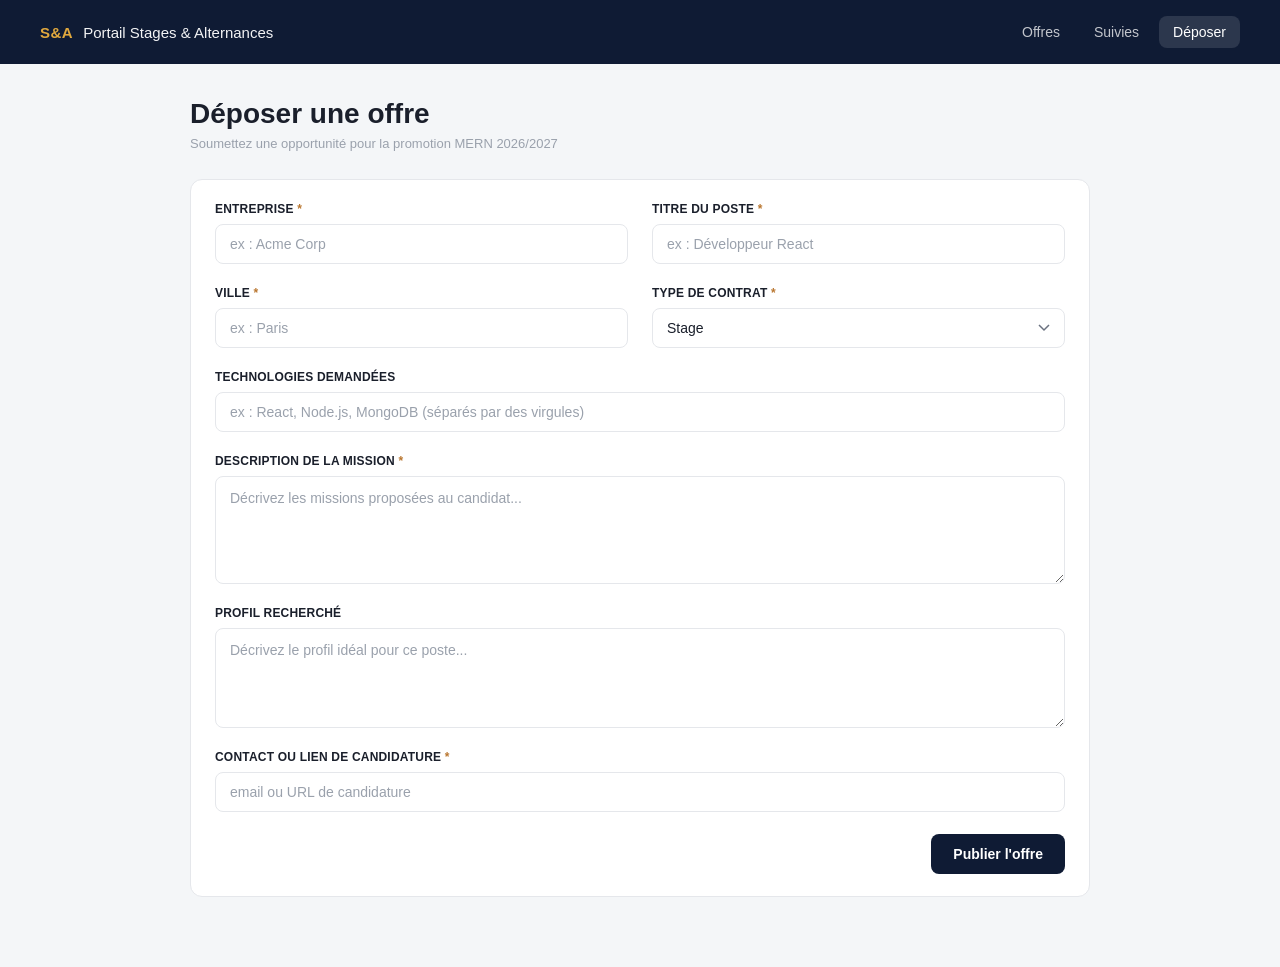
==== deposer-offre.html @ 2563e3db "feat: ajouter les templates HTML et CSS" ====
<!DOCTYPE html>
<html lang="fr">

<head>
    <meta charset="UTF-8">
    <meta name="viewport" content="width=device-width, initial-scale=1.0">
    <title>Déposer une offre — S&A Portail Stages &amp; Alternances</title>
    <link rel="stylesheet" href="./css/style.css">

</head>

<body>

    <header class="topbar">
        <div class="brand">
            <span class="brand-mark">S&amp;A</span>
            <span class="brand-name">Portail Stages &amp; Alternances</span>
        </div>
        <nav class="top-nav">
            <a href="./index.html">Offres</a>
            <a href="./offres-suivies.html">Suivies</a>
            <a href="#" class="active">Déposer</a>
        </nav>
    </header>

    <div class="page-body">
        <main class="page">
            <div class="deposer-header">
                <h1>Déposer une offre</h1>
                <p>Soumettez une opportunité pour la promotion MERN 2026/2027</p>
            </div>

            <form class="panel form-panel">
                <div class="form-row">
                    <div class="form-group">
                        <label for="entreprise">Entreprise <span class="required">*</span></label>
                        <input type="text" id="entreprise" placeholder="ex : Acme Corp">
                    </div>
                    <div class="form-group">
                        <label for="titre">Titre du poste <span class="required">*</span></label>
                        <input type="text" id="titre" placeholder="ex : Développeur React">
                    </div>
                </div>

                <div class="form-row">
                    <div class="form-group">
                        <label for="ville">Ville <span class="required">*</span></label>
                        <input type="text" id="ville" placeholder="ex : Paris">
                    </div>
                    <div class="form-group">
                        <label for="contrat">Type de contrat <span class="required">*</span></label>
                        <select id="contrat">
                            <option>Stage</option>
                            <option>Alternance</option>
                        </select>
                    </div>
                </div>

                <div class="form-group">
                    <label for="technos">Technologies demandées</label>
                    <input type="text" id="technos"
                        placeholder="ex : React, Node.js, MongoDB (séparés par des virgules)">
                </div>

                <div class="form-group">
                    <label for="description">Description de la mission <span class="required">*</span></label>
                    <textarea id="description" rows="4"
                        placeholder="Décrivez les missions proposées au candidat..."></textarea>
                </div>

                <div class="form-group">
                    <label for="profil">Profil recherché</label>
                    <textarea id="profil" rows="3" placeholder="Décrivez le profil idéal pour ce poste..."></textarea>
                </div>

                <div class="form-group">
                    <label for="contact">Contact ou lien de candidature <span class="required">*</span></label>
                    <input type="text" id="contact" placeholder="email ou URL de candidature">
                </div>

                <div class="submit-bar">
                    <button type="submit" class="submit-btn">Publier l'offre</button>
                </div>
            </form>
        </main>
    </div>

</body>

</html>
---- css/style.css ----
:root {
    --navy: #0f1b34;
    --gold: #e0a83e;
    --text-dark: #1a1f2b;
    --text-muted: #6b7280;
    --text-faint: #9aa1ac;
    --border-light: #e5e7eb;
    --bg-page: #f4f6f8;
    --blue-tag-bg: #e8f0fe;
    --blue-tag-text: #2563eb;
    --orange-tag-bg: #fdf1e2;
    --orange-tag-text: #b9762f;
    --candidature-bg: #fdf6e3;
    --candidature-border: #f0dfa3;
    --topbar-height: 60px;
}

* {
    box-sizing: border-box;
}

body {
    margin: 0;
    font-family: -apple-system, BlinkMacSystemFont, "Segoe UI", Roboto, Helvetica, Arial, sans-serif;
    background: var(--bg-page);
    color: var(--text-dark);
}

.topbar {
    background: var(--navy);
    color: #fff;
    display: flex;
    align-items: center;
    justify-content: space-between;
    padding: 16px 40px;
    position: fixed;
    top: 0;
    left: 0;
    width: 100%;
    z-index: 1000;
}

.page-body {
    padding-top: var(--topbar-height);
}

.brand {
    display: flex;
    align-items: center;
    gap: 10px;
    font-size: 15px;
}

.brand-mark {
    font-weight: 700;
    color: var(--gold);
    letter-spacing: 0.5px;
}

.brand-name {
    font-weight: 500;
    opacity: 0.95;
}

.top-nav {
    display: flex;
    align-items: center;
    gap: 6px;
    font-size: 14px;
}

.top-nav a {
    color: rgba(255, 255, 255, 0.75);
    text-decoration: none;
    padding: 8px 14px;
    border-radius: 8px;
}

.top-nav a:hover {
    color: #fff;
}

.top-nav a.active {
    background: rgba(255, 255, 255, 0.12);
    color: #fff;
}


.tag {
    display: inline-block;
    font-size: 12px;
    font-weight: 600;
    padding: 4px 10px;
    border-radius: 6px;
}

.tag.stage {
    background: var(--blue-tag-bg);
    color: var(--blue-tag-text);
}

.tag.alternance {
    background: var(--orange-tag-bg);
    color: var(--orange-tag-text);
}

.skill-tags {
    display: flex;
    flex-wrap: wrap;
    gap: 6px;
}

.skill-tag {
    font-size: 12px;
    color: #4b5563;
    background: #f1f2f5;
    padding: 4px 9px;
    border-radius: 6px;
}

.job-card {
    background: #fff;
    border: 1px solid var(--border-light);
    border-radius: 12px;
    padding: 20px;
    display: flex;
    flex-direction: column;
    gap: 12px;
}

.card-top {
    display: flex;
    align-items: flex-start;
    justify-content: space-between;
}

.star-btn {
    border: none;
    background: none;
    font-size: 16px;
    cursor: pointer;
    color: #c9ccd3;
    line-height: 1;
}

.star-btn.active {
    color: var(--gold);
}

.job-title {
    font-size: 15px;
    font-weight: 700;
    margin: 0;
}

.job-company {
    font-size: 13px;
    color: #6b8afd;
    margin: -8px 0 0;
}

.job-desc {
    font-size: 13px;
    color: var(--text-muted);
    line-height: 1.5;
    margin: 0;
}

.card-bottom {
    display: flex;
    align-items: center;
    justify-content: space-between;
    margin-top: auto;
    padding-top: 8px;
}

.job-date {
    font-size: 12px;
    color: var(--text-faint);
}

.job-link {
    font-size: 13px;
    font-weight: 600;
    color: var(--navy);
    text-decoration: none;
}

.job-link:hover {
    text-decoration: underline;
}


.panel {
    background: #fff;
    border: 1px solid var(--border-light);
    border-radius: 12px;
    padding: 22px 24px;
}

.panel h2 {
    font-size: 12px;
    text-transform: uppercase;
    letter-spacing: 0.4px;
    font-weight: 700;
    margin: 0 0 12px;
    color: var(--text-dark);
}

.panel p {
    margin: 0;
    font-size: 14px;
    line-height: 1.6;
    color: var(--text-muted);
}

.candidature-panel {
    background: var(--candidature-bg);
    border: 1px solid var(--candidature-border);
}

.candidature-panel h2 {
    color: #92400e;
}

.candidature-panel a {
    font-size: 14px;
    font-weight: 600;
    color: #b9762f;
    text-decoration: none;
}

.candidature-panel a:hover {
    text-decoration: underline;
}


.hero {
    background: var(--navy);
    color: #fff;
    padding: 36px 40px 48px;
}

.hero-eyebrow {
    color: var(--gold);
    font-size: 12px;
    font-weight: 600;
    letter-spacing: 0.5px;
    margin-bottom: 10px;
}

.hero h1 {
    font-size: 30px;
    margin: 0 0 8px;
    font-weight: 700;
}

.hero p {
    margin: 0;
    font-size: 14px;
    color: rgba(255, 255, 255, 0.65);
}

.search-bar {
    background: #fff;
    margin: -22px 40px 0;
    border-radius: 12px;
    box-shadow: 0 8px 24px rgba(15, 27, 52, 0.12);
    display: flex;
    align-items: center;
    padding: 6px 10px;
    position: relative;
    z-index: 2;
    gap: 6px;
}

.search-input {
    flex: 1;
    border: none;
    padding: 12px 14px;
    font-size: 14px;
    outline: none;
    color: var(--text-dark);
}

.search-input::placeholder {
    color: var(--text-faint);
}

.filter-btn {
    background: none;
    border: none;
    color: #4b5563;
    font-size: 14px;
    padding: 10px 14px;
    border-left: 1px solid var(--border-light);
    cursor: pointer;
    white-space: nowrap;
}

.filter-btn.count {
    color: var(--text-faint);
}

.listings {
    padding: 40px;
    display: grid;
    grid-template-columns: repeat(3, 1fr);
    gap: 20px;
}


.page {
    margin: 10px 40px;
    padding: 28px 40px 60px;
}

.back-link {
    display: inline-flex;
    align-items: center;
    gap: 6px;
    font-size: 14px;
    color: var(--text-muted);
    text-decoration: none;
    margin-bottom: 20px;
}

.back-link:hover {
    color: var(--text-dark);
}

.offer-hero {
    background: var(--navy);
    color: #fff;
    border-radius: 14px;
    padding: 28px 32px;
    display: flex;
    align-items: flex-start;
    justify-content: space-between;
    margin-bottom: 24px;
}

.offer-hero-meta {
    display: flex;
    align-items: center;
    gap: 12px;
    font-size: 13px;
    color: rgba(255, 255, 255, 0.65);
    margin-bottom: 14px;
}

.offer-hero h1 {
    font-size: 26px;
    margin: 0 0 8px;
    font-weight: 700;
}

.offer-hero .company {
    margin: 0;
    font-size: 14px;
    color: rgba(255, 255, 255, 0.7);
}

.follow-btn {
    display: inline-flex;
    align-items: center;
    gap: 8px;
    background: rgba(255, 255, 255, 0.08);
    border: 1px solid rgba(255, 255, 255, 0.25);
    color: #fff;
    font-size: 13px;
    font-weight: 600;
    padding: 9px 16px;
    border-radius: 8px;
    cursor: pointer;
    white-space: nowrap;
}

.follow-btn:hover {
    background: rgba(255, 255, 255, 0.16);
}

.content-grid {
    display: grid;
    grid-template-columns: 1.7fr 1fr;
    gap: 20px;
}

.stack {
    display: flex;
    flex-direction: column;
    gap: 20px;
}

.company-name {
    font-size: 15px;
    font-weight: 700;
    margin: 0 0 4px;
}

.company-tagline {
    font-size: 13px;
    color: var(--text-muted);
    margin: 0 0 12px;
    line-height: 1.5;
}

.company-link {
    font-size: 13px;
    color: var(--navy);
    text-decoration: none;
    font-weight: 600;
}

.company-link:hover {
    text-decoration: underline;
}

.suivies-page h1 {
    font-size: 28px;
    margin: 0 0 6px;
    font-weight: 700;
}

.page-sub {
    font-size: 13px;
    color: var(--text-faint);
    margin: 0 0 28px;
}

.followed-grid {
    display: grid;
    grid-template-columns: repeat(3, 1fr);
    gap: 20px;
}


.deposer-header h1 {
    font-size: 28px;
    margin: 0 0 6px;
    font-weight: 700;
    color: var(--text-dark);
}

.deposer-header p {
    margin: 0 0 28px;
    font-size: 13px;
    color: var(--text-faint);
}

.deposer-header {
    max-width: 900px;
    margin-left: auto;
    margin-right: auto;
}

.form-panel {
    max-width: 900px;
    margin-left: auto;
    margin-right: auto;
}

.form-row {
    display: grid;
    grid-template-columns: 1fr 1fr;
    gap: 24px;
}

.form-group {
    display: flex;
    flex-direction: column;
    gap: 8px;
    margin-bottom: 22px;
}

.form-group label {
    font-size: 12px;
    font-weight: 700;
    letter-spacing: 0.2px;
    color: var(--text-dark);
    text-transform: uppercase;
}

.form-group label .required {
    color: var(--orange-tag-text);
    font-weight: 700;
}

.form-group input[type="text"],
.form-group input[type="url"],
.form-group input[type="email"],
.form-group select,
.form-group textarea {
    font-family: inherit;
    font-size: 14px;
    color: var(--text-dark);
    background: #fff;
    border: 1px solid var(--border-light);
    border-radius: 8px;
    padding: 11px 14px;
    outline: none;
    width: 100%;
}

.form-group input::placeholder,
.form-group textarea::placeholder {
    color: var(--text-faint);
}

.form-group input:focus,
.form-group select:focus,
.form-group textarea:focus {
    border-color: var(--gold);
    box-shadow: 0 0 0 3px rgba(224, 168, 62, 0.15);
}

.form-group textarea {
    resize: vertical;
    min-height: 100px;
    line-height: 1.5;
}

.form-group select {
    appearance: none;
    -webkit-appearance: none;
    background-image: url("data:image/svg+xml;utf8,<svg xmlns='http://www.w3.org/2000/svg' width='12' height='8' viewBox='0 0 12 8'><path d='M1 1l5 5 5-5' stroke='%236b7280' stroke-width='1.5' fill='none' fill-rule='evenodd'/></svg>");
    background-repeat: no-repeat;
    background-position: right 14px center;
    padding-right: 36px;
    cursor: pointer;
}

.submit-bar {
    display: flex;
    justify-content: flex-end;
    margin-top: 8px;
}

.submit-btn {
    background: var(--navy);
    color: #fff;
    border: none;
    font-size: 14px;
    font-weight: 600;
    padding: 12px 22px;
    border-radius: 8px;
    cursor: pointer;
}

.submit-btn:hover {
    background: #16274a;
}


@media (max-width: 980px) {

    .listings,
    .followed-grid {
        grid-template-columns: repeat(2, 1fr);
    }
}

@media (max-width: 800px) {
    .content-grid {
        grid-template-columns: 1fr;
    }

    .offer-hero {
        flex-direction: column;
        gap: 18px;
    }

    .form-row {
        grid-template-columns: 1fr;
        gap: 0;
    }
}

@media (max-width: 640px) {

    .topbar,
    .page,
    .listings,
    .suivies-page {
        padding-left: 20px;
        padding-right: 20px;
    }

    .search-bar {
        margin-left: 20px;
        margin-right: 20px;
    }

    .listings,
    .followed-grid {
        grid-template-columns: 1fr;
    }

    .top-nav {
        display: none;
    }
}
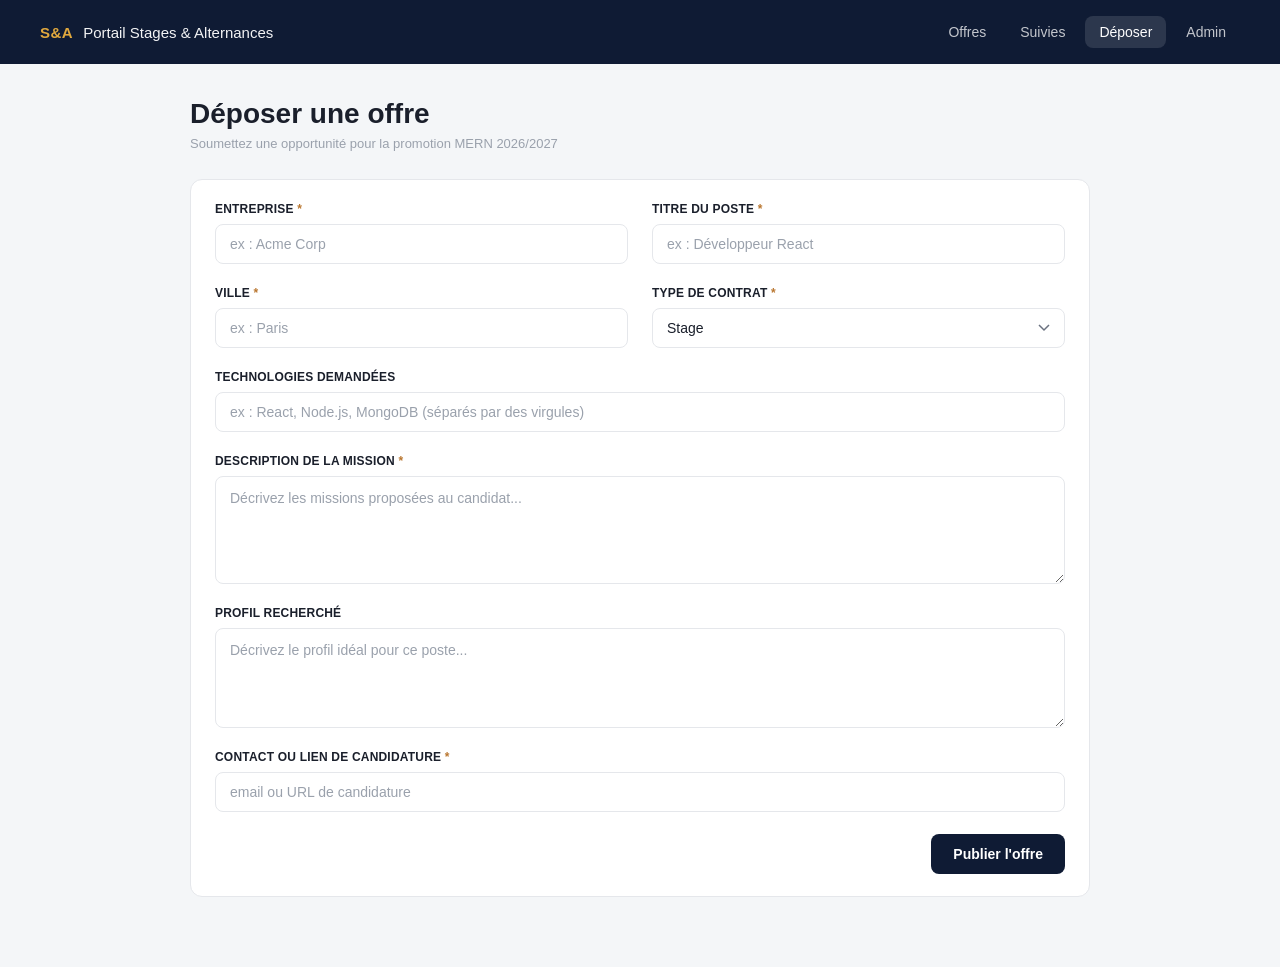
==== commit d4eaa269: "setup brief 2 project structure" ====
--- a/deposer-offre.html
+++ b/deposer-offre.html
@@ -20,6 +20,7 @@
             <a href="./index.html">Offres</a>
             <a href="./offres-suivies.html">Suivies</a>
             <a href="#" class="active">Déposer</a>
+            <a href="admin/dashboard.html">Admin</a>
         </nav>
     </header>
 
--- a/css/style.css
+++ b/css/style.css
@@ -24,6 +24,8 @@
     font-family: -apple-system, BlinkMacSystemFont, "Segoe UI", Roboto, Helvetica, Arial, sans-serif;
     background: var(--bg-page);
     color: var(--text-dark);
+    width: 100%;
+    height: 100%;
 }
 
 .topbar {
@@ -238,7 +240,7 @@
 .hero {
     background: var(--navy);
     color: #fff;
-    padding: 36px 40px 48px;
+    padding: 80px 40px 48px;
 }
 
 .hero-eyebrow {
@@ -272,6 +274,7 @@
     position: relative;
     z-index: 2;
     gap: 6px;
+    overflow: auto;
 }
 
 .search-input {
@@ -550,6 +553,203 @@
 .submit-btn:hover {
     background: #16274a;
 }
+.admin-page {
+    max-width: 1200px;
+    margin: 0 auto;
+    padding: 32px 40px 60px;
+}
+
+.admin-header {
+    display: flex;
+    align-items: flex-start;
+    justify-content: space-between;
+    margin-bottom: 24px;
+}
+
+.admin-header h1 {
+    font-size: 26px;
+    margin: 0 0 6px;
+    font-weight: 700;
+}
+
+.btn-dark {
+    display: inline-flex;
+    align-items: center;
+    gap: 6px;
+    background: var(--navy);
+    color: #fff;
+    font-size: 14px;
+    font-weight: 600;
+    padding: 11px 18px;
+    border-radius: 8px;
+    border: none;
+    text-decoration: none;
+    cursor: pointer;
+    white-space: nowrap;
+}
+
+.btn-dark:hover {
+    background: #1a2c52;
+}
+
+.btn-outline {
+    background: #fff;
+    color: var(--text-dark);
+    border: 1px solid var(--border-light);
+    font-size: 14px;
+    font-weight: 600;
+    padding: 10px 18px;
+    border-radius: 8px;
+    cursor: pointer;
+}
+
+.btn-outline:hover {
+    background: #f4f6f8;
+}
+
+.admin-table-wrap {
+    background: #fff;
+    border: 1px solid var(--border-light);
+    border-radius: 12px;
+    overflow: hidden;
+}
+
+.admin-table {
+    width: 100%;
+    border-collapse: collapse;
+    font-size: 14px;
+}
+
+.admin-table th {
+    text-align: left;
+    font-size: 11px;
+    text-transform: uppercase;
+    letter-spacing: 0.4px;
+    color: var(--text-faint);
+    font-weight: 600;
+    padding: 14px 24px;
+    border-bottom: 1px solid var(--border-light);
+}
+
+.admin-table td {
+    padding: 16px 24px;
+    border-bottom: 1px solid var(--border-light);
+    color: var(--text-dark);
+    vertical-align: middle;
+}
+
+.admin-table tr:last-child td {
+    border-bottom: none;
+}
+
+.admin-table td.muted {
+    color: var(--text-muted);
+}
+
+.admin-table td.actions {
+    text-align: right;
+    white-space: nowrap;
+}
+
+.action-link {
+    font-size: 13px;
+    color: var(--text-muted);
+    text-decoration: none;
+    margin-left: 14px;
+}
+
+.action-link:hover {
+    color: var(--text-dark);
+    text-decoration: underline;
+}
+
+.action-link.danger:hover {
+    color: #b91c1c;
+}
+
+.admin-form-panel {
+    background: #fff;
+    border: 1px solid var(--border-light);
+    border-radius: 12px;
+    padding: 28px 32px 32px;
+}
+
+.admin-form-panel>h2 {
+    font-size: 16px;
+    font-weight: 700;
+    margin: 0 0 22px;
+}
+
+.admin-form-grid {
+    display: grid;
+    grid-template-columns: 1fr 1fr;
+    gap: 20px 24px;
+}
+
+.admin-form-group {
+    display: flex;
+    flex-direction: column;
+    gap: 6px;
+}
+
+.admin-form-group.full {
+    grid-column: 1 / -1;
+}
+
+.admin-form-group label {
+    font-size: 13px;
+    font-weight: 600;
+    color: var(--text-dark);
+}
+
+.admin-form-group label .required {
+    color: #b91c1c;
+    font-weight: 400;
+}
+
+.admin-form-group input,
+.admin-form-group select,
+.admin-form-group textarea {
+    font-family: inherit;
+    font-size: 14px;
+    color: var(--text-dark);
+    background: #fff;
+    border: 1px solid var(--border-light);
+    border-radius: 8px;
+    padding: 10px 12px;
+    outline: none;
+}
+
+.admin-form-group input::placeholder,
+.admin-form-group textarea::placeholder {
+    color: var(--text-faint);
+}
+
+.admin-form-group input:focus,
+.admin-form-group select:focus,
+.admin-form-group textarea:focus {
+    border-color: var(--navy);
+}
+
+.admin-form-group textarea {
+    resize: vertical;
+    min-height: 90px;
+}
+
+.admin-form-group select {
+    appearance: none;
+    background-image: url("data:image/svg+xml,%3Csvg xmlns='http://www.w3.org/2000/svg' viewBox='0 0 20 20' fill='%236b7280'%3E%3Cpath fill-rule='evenodd' d='M5.23 7.21a.75.75 0 011.06.02L10 10.94l3.71-3.71a.75.75 0 111.06 1.06l-4.24 4.25a.75.75 0 01-1.06 0L5.21 8.29a.75.75 0 01.02-1.08z' clip-rule='evenodd'/%3E%3C/svg%3E");
+    background-repeat: no-repeat;
+    background-position: right 12px center;
+    padding-right: 32px;
+}
+
+.admin-form-actions {
+    display: flex;
+    justify-content: flex-end;
+    gap: 10px;
+    margin-top: 28px;
+}
 
 
 @media (max-width: 980px) {
@@ -574,6 +774,10 @@
         grid-template-columns: 1fr;
         gap: 0;
     }
+
+    .admin-form-grid {
+        grid-template-columns: 1fr;
+    }
 }
 
 @media (max-width: 640px) {
@@ -581,7 +785,8 @@
     .topbar,
     .page,
     .listings,
-    .suivies-page {
+    .suivies-page,
+    .admin-page {
         padding-left: 20px;
         padding-right: 20px;
     }
@@ -599,4 +804,8 @@
     .top-nav {
         display: none;
     }
+
+    .admin-table-wrap {
+        overflow-x: auto;
+    }
 }
